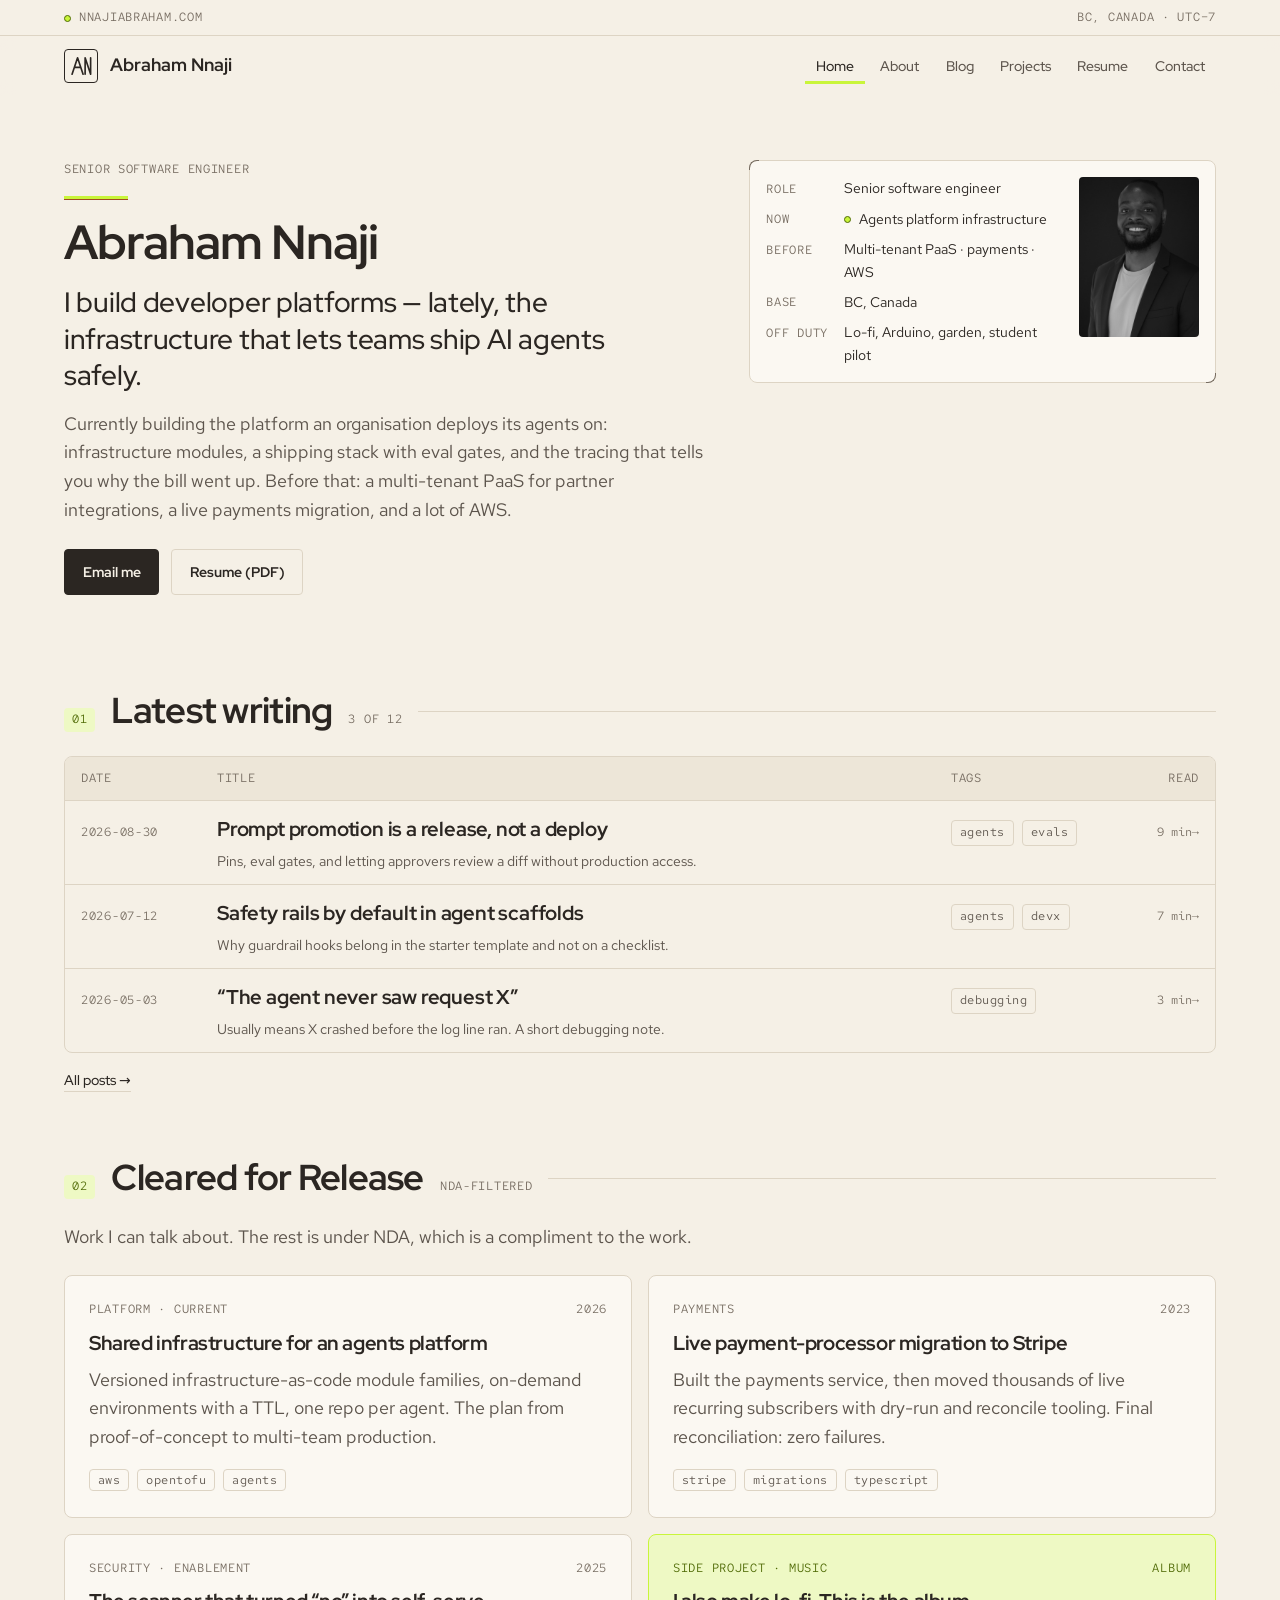
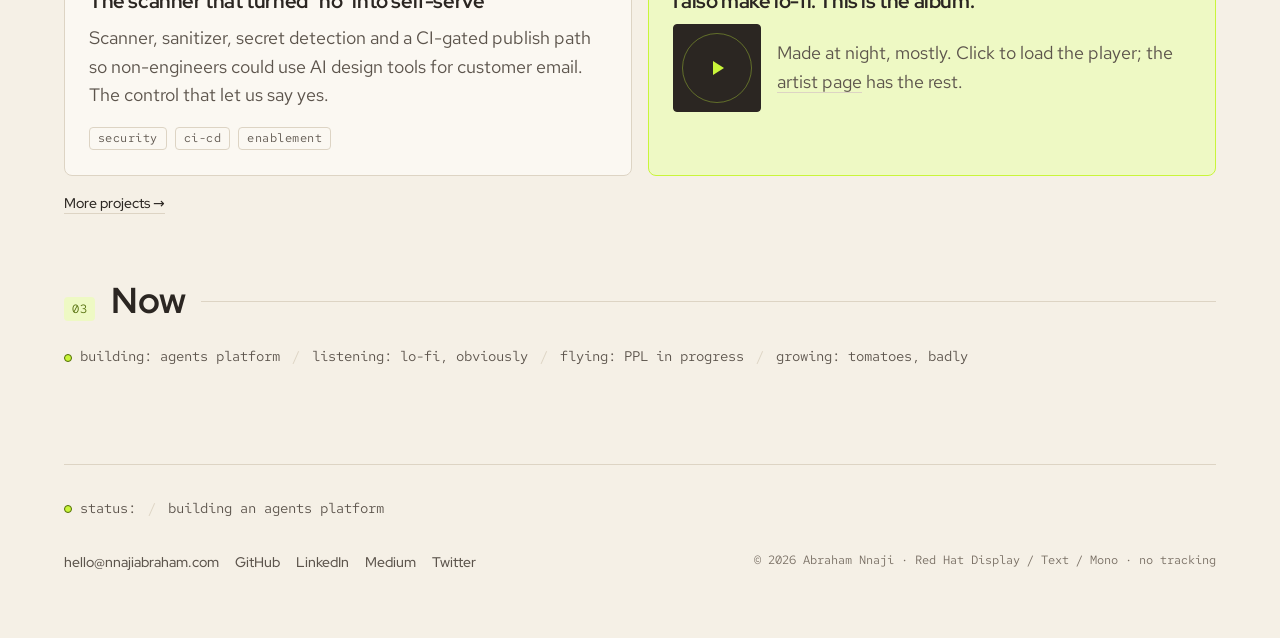
==== docs/2026-09-site-redesign/mockups/b-groundcrew/index.html @ 6c15d188 "docs(redesign): add mockup direction B — groundcrew Co-authored-by: Abraham Nnaji <nnajiabraham@user" ====
<!doctype html>
<html lang="en">
<head>
  <meta charset="utf-8">
  <meta name="viewport" content="width=device-width, initial-scale=1">
  <title>Abraham Nnaji — Senior software engineer, developer platforms and AI agents infrastructure</title>
  <meta name="description" content="Platform engineer. Now: agents infrastructure. Before: multi-tenant PaaS, payments, AWS.">
  <link rel="stylesheet" href="style.css">
</head>
<body>
  <a class="skip" href="#main">Skip to content</a>

  <div class="strip">
    <div class="container">
      <span><span class="dot" aria-hidden="true"></span>nnajiabraham.com</span>
      <span>BC, Canada · UTC−7</span>
    </div>
  </div>

  <header class="nav">
    <div class="container nav-inner">
      <a class="brand" href="index.html" aria-label="Abraham Nnaji, home">
        <span class="plate"><svg class="monogram" viewBox="0 0 32 32" aria-hidden="true"><path d="M3 28 L11 4 L19 28 M7 18 L15 18 M22 28 L22 4 L30 28 L30 4"/></svg></span>
        <span>Abraham Nnaji</span>
      </a>
      <nav aria-label="Primary">
        <ul class="nav-links">
          <li><a href="index.html" aria-current="page">Home</a></li>
          <li><a href="about.html">About</a></li>
          <li><a href="blog-post.html">Blog</a></li>
          <li><a href="#projects">Projects</a></li>
          <li><a href="#">Resume</a></li>
          <li><a href="#contact">Contact</a></li>
          <span class="indicator" aria-hidden="true"></span>
        </ul>
      </nav>
    </div>
  </header>

  <main id="main" class="container">
    <section class="hero">
      <div>
        <p class="mono">Senior software engineer</p>
        <h1><span class="stripe" aria-hidden="true"></span>Abraham Nnaji</h1>
        <p class="role">I build developer platforms — lately, the infrastructure that lets teams ship AI agents safely.</p>
        <p class="intro">Currently building the platform an organisation deploys its agents on: infrastructure modules, a shipping stack with eval gates, and the tracing that tells you why the bill went up. Before that: a multi-tenant PaaS for partner integrations, a live payments migration, and a lot of AWS.</p>
        <div class="actions">
          <a class="btn btn-ink" href="mailto:hello@nnajiabraham.com">Email me</a>
          <a class="btn btn-ghost" href="#">Resume (PDF)</a>
        </div>
      </div>
      <aside class="plate-card" aria-label="At a glance">
        <dl class="kv">
          <dt>Role</dt><dd>Senior software engineer</dd>
          <dt>Now</dt><dd class="live">Agents platform infrastructure</dd>
          <dt>Before</dt><dd>Multi-tenant PaaS · payments · AWS</dd>
          <dt>Base</dt><dd>BC, Canada</dd>
          <dt>Off duty</dt><dd>Lo-fi, Arduino, garden, student pilot</dd>
        </dl>
        <img src="../assets/headshot-bw.jpg" alt="Abraham looking to the side, black and white portrait" width="120" height="160">
      </aside>
    </section>

    <section class="sec" aria-labelledby="writing">
      <div class="sec-head"><span class="idx">01</span><h2 id="writing">Latest writing</h2><span class="aside">3 of 12</span></div>
      <div class="manifest">
        <div class="manifest-head mono"><span>Date</span><span>Title</span><span>Tags</span><span style="text-align:right">Read</span></div>
        <a class="manifest-row" href="blog-post.html">
          <span class="mono">2026-08-30</span>
          <span class="title"><span>Prompt promotion is a release, not a deploy</span></span>
          <span class="tags"><span class="tag">agents</span><span class="tag">evals</span></span>
          <span class="time">9 min</span>
          <p class="desc">Pins, eval gates, and letting approvers review a diff without production access.</p>
        </a>
        <a class="manifest-row" href="blog-post.html">
          <span class="mono">2026-07-12</span>
          <span class="title"><span>Safety rails by default in agent scaffolds</span></span>
          <span class="tags"><span class="tag">agents</span><span class="tag">devx</span></span>
          <span class="time">7 min</span>
          <p class="desc">Why guardrail hooks belong in the starter template and not on a checklist.</p>
        </a>
        <a class="manifest-row" href="blog-post.html">
          <span class="mono">2026-05-03</span>
          <span class="title"><span>“The agent never saw request X”</span></span>
          <span class="tags"><span class="tag">debugging</span></span>
          <span class="time">3 min</span>
          <p class="desc">Usually means X crashed before the log line ran. A short debugging note.</p>
        </a>
      </div>
      <a class="link more" href="#">All posts →</a>
    </section>

    <section class="sec" id="projects" aria-labelledby="cleared">
      <div class="sec-head"><span class="idx">02</span><h2 id="cleared">Cleared for Release</h2><span class="aside">NDA-filtered</span></div>
      <p class="muted" style="max-width: var(--measure); margin-bottom: var(--space-5)">Work I can talk about. The rest is under NDA, which is a compliment to the work.</p>
      <div class="panels">
        <article class="panel">
          <p class="label"><span>Platform · current</span><span>2026</span></p>
          <h3>Shared infrastructure for an agents platform</h3>
          <p>Versioned infrastructure-as-code module families, on-demand environments with a TTL, one repo per agent. The plan from proof-of-concept to multi-team production.</p>
          <ul class="tags"><li><a class="tag" href="#">aws</a></li><li><a class="tag" href="#">opentofu</a></li><li><a class="tag" href="#">agents</a></li></ul>
        </article>
        <article class="panel">
          <p class="label"><span>Payments</span><span>2023</span></p>
          <h3>Live payment-processor migration to Stripe</h3>
          <p>Built the payments service, then moved thousands of live recurring subscribers with dry-run and reconcile tooling. Final reconciliation: zero failures.</p>
          <ul class="tags"><li><a class="tag" href="#">stripe</a></li><li><a class="tag" href="#">migrations</a></li><li><a class="tag" href="#">typescript</a></li></ul>
        </article>
        <article class="panel">
          <p class="label"><span>Security · enablement</span><span>2025</span></p>
          <h3>The scanner that turned “no” into self-serve</h3>
          <p>Scanner, sanitizer, secret detection and a CI-gated publish path so non-engineers could use AI design tools for customer email. The control that let us say yes.</p>
          <ul class="tags"><li><a class="tag" href="#">security</a></li><li><a class="tag" href="#">ci-cd</a></li><li><a class="tag" href="#">enablement</a></li></ul>
        </article>
        <article class="panel panel--accent" data-embed-host>
          <p class="label"><span>Side project · music</span><span>Album</span></p>
          <h3>I also make lo-fi. This is the album.</h3>
          <div class="spotify">
            <button class="cover" data-embed="https://open.spotify.com/embed/album/4uDZESDQhmIwc47G8Qesko?utm_source=generator&theme=0" data-title="Spotify album player" aria-label="Play the album on Spotify">
              <svg viewBox="0 0 24 24" fill="currentColor" aria-hidden="true"><path d="M8 5v14l11-7z"/></svg>
            </button>
            <p>Made at night, mostly. Click to load the player; the <a class="link" href="https://open.spotify.com/artist/4nea0DllTPwOWq3lWNZE8Q">artist page</a> has the rest.</p>
          </div>
        </article>
      </div>
      <a class="link more" href="#">More projects →</a>
    </section>

    <section class="sec" aria-labelledby="now">
      <div class="sec-head"><span class="idx">03</span><h2 id="now">Now</h2></div>
      <p class="status"><span><span class="dot" aria-hidden="true"></span>building: agents platform</span><span>listening: lo-fi, obviously</span><span>flying: PPL in progress</span><span>growing: tomatoes, badly</span></p>
    </section>
  </main>

  <footer class="footer container" id="contact">
    <p class="status"><span><span class="dot" aria-hidden="true"></span>status:</span> <span class="cycle" data-items="building an agents platform|listening to lo-fi|flying: PPL in progress|watching the F1 midfield">building an agents platform</span></p>
    <div class="row">
      <ul class="socials">
        <li><a href="mailto:hello@nnajiabraham.com">hello@nnajiabraham.com</a></li>
        <li><a href="https://www.github.com/nnajiabraham">GitHub</a></li>
        <li><a href="https://www.linkedin.com/in/nnajiabraham">LinkedIn</a></li>
        <li><a href="https://www.medium.com/@nnajiabraham">Medium</a></li>
        <li><a href="https://www.twitter.com/nnajiabraham">Twitter</a></li>
      </ul>
      <small>© 2026 Abraham Nnaji · Red Hat Display / Text / Mono · no tracking</small>
    </div>
  </footer>

  <script src="app.js"></script>
</body>
</html>
---- docs/2026-09-site-redesign/mockups/b-groundcrew/style.css ----
/* Direction B — Groundcrew. Structured, instrument-panel calm: one superfamily, mono telemetry labels, bordered panels. */
@import url("https://fonts.googleapis.com/css2?family=Red+Hat+Display:wght@500;700&family=Red+Hat+Text:ital,wght@0,400;0,500;1,400&family=Red+Hat+Mono:wght@400;500&display=swap");

:root {
  --color-paper: #f5f0e6;
  --color-paper-raised: #fbf8f2;
  --color-paper-sunken: #ede6d8;
  --color-line: #ddd4c4;
  --color-ink: #2b2622;
  --color-ink-2: #5c544c;
  --color-ink-3: #766c61;
  --color-accent: #c9f53a;
  --color-accent-soft: #eef9c4;
  --color-accent-ink: #4f6a05;
  --color-accent-ink-2: #3f5604;
  --color-rust: #a24a22;
  --color-rust-soft: #f3ddd2;
  --color-ochre: #8a6415;
  --color-ochre-soft: #f4e7c9;
  --color-plum: #6f3e55;
  --color-focus: #4f6a05;

  --font-ui: "Red Hat Display", system-ui, sans-serif;
  --font-body: "Red Hat Text", system-ui, sans-serif;
  --font-mono: "Red Hat Mono", ui-monospace, monospace;

  --text-xs: 0.75rem;
  --text-sm: 0.875rem;
  --text-base: clamp(1.0625rem, 1rem + 0.2vw, 1.125rem);
  --text-lg: 1.25rem;
  --text-xl: clamp(1.5rem, 1.2rem + 1vw, 1.75rem);
  --text-2xl: clamp(1.875rem, 1.4rem + 1.6vw, 2.25rem);
  --text-3xl: clamp(2.25rem, 1.6rem + 2.6vw, 3rem);

  --space-1: 0.25rem; --space-2: 0.5rem; --space-3: 0.75rem; --space-4: 1rem;
  --space-5: 1.5rem; --space-6: 2rem; --space-7: 3rem; --space-8: 4rem; --space-9: 6rem;
  --radius-sm: 4px; --radius-md: 8px;
  --measure: 65ch;
  --container: 72rem;
  --ease: cubic-bezier(0.2, 0.7, 0.2, 1);
}

*, *::before, *::after { box-sizing: border-box; }
html { background: var(--color-paper); color: var(--color-ink); -webkit-text-size-adjust: 100%; }
body { margin: 0; font-family: var(--font-body); font-size: var(--text-base); line-height: 1.6; }
h1, h2, h3, h4 { font-family: var(--font-ui); font-weight: 700; line-height: 1.1; margin: 0; letter-spacing: -0.02em; }
h1 { font-size: var(--text-3xl); }
h2 { font-size: var(--text-2xl); }
h3 { font-size: var(--text-xl); }
p { margin: 0 0 var(--space-4); }
a { color: inherit; }
img { display: block; max-width: 100%; height: auto; }
code, pre, kbd { font-family: var(--font-mono); font-size: 0.875em; }
:focus-visible { outline: 2px solid var(--color-focus); outline-offset: 3px; border-radius: 2px; }
::selection { background: var(--color-accent); color: var(--color-ink); }

.mono { font-family: var(--font-mono); font-size: var(--text-xs); letter-spacing: 0.06em; text-transform: uppercase; color: var(--color-ink-3); }
.muted { color: var(--color-ink-2); }
.container { width: min(100% - 2 * var(--space-5), var(--container)); margin-inline: auto; }

/* M1 — links */
.prose a, .link { text-decoration: none; background: linear-gradient(var(--color-accent), var(--color-accent)) no-repeat 0 100% / 100% 1px; box-shadow: inset 0 -1px 0 var(--color-line); transition: background-size 200ms var(--ease), color 200ms; }
.prose a:hover, .link:hover { background-size: 100% 3px; color: var(--color-accent-ink-2); }

.skip { position: absolute; left: var(--space-4); top: -3rem; background: var(--color-ink); color: var(--color-paper); padding: var(--space-2) var(--space-3); font-family: var(--font-ui); font-size: var(--text-sm); transition: top 200ms var(--ease); z-index: 10; }
.skip:focus { top: var(--space-2); }

/* Top strip + nav */
.strip { border-bottom: 1px solid var(--color-line); font-family: var(--font-mono); font-size: var(--text-xs); letter-spacing: 0.06em; text-transform: uppercase; color: var(--color-ink-3); }
.strip .container { display: flex; justify-content: space-between; gap: var(--space-4); padding: var(--space-2) 0; }
.strip .dot { display: inline-block; width: 7px; height: 7px; border-radius: 50%; background: var(--color-accent); border: 1px solid var(--color-accent-ink); margin-right: var(--space-2); vertical-align: -1px; }
.nav { position: sticky; top: 0; background: color-mix(in srgb, var(--color-paper) 94%, transparent); backdrop-filter: blur(8px); border-bottom: 1px solid transparent; transition: border-color 200ms; z-index: 5; }
.nav.is-scrolled { border-bottom-color: var(--color-line); }
.nav-inner { display: flex; align-items: center; justify-content: space-between; gap: var(--space-4); padding: var(--space-3) 0; flex-wrap: wrap; }
.brand { display: inline-flex; align-items: center; gap: var(--space-3); text-decoration: none; font-family: var(--font-ui); font-weight: 700; }
.brand .plate { width: 34px; height: 34px; border: 1.5px solid var(--color-ink); border-radius: var(--radius-sm); display: grid; place-items: center; }
.brand svg { width: 22px; height: 22px; }
.monogram path { fill: none; stroke: var(--color-ink); stroke-width: 2.4; stroke-linecap: round; stroke-linejoin: round; stroke-dasharray: 140; animation: draw 700ms var(--ease) both; }
.brand:hover .monogram path { animation: draw 700ms var(--ease) both; }
@keyframes draw { from { stroke-dashoffset: 140; } to { stroke-dashoffset: 0; } }
.nav-links { position: relative; display: flex; gap: var(--space-1); list-style: none; margin: 0; padding: 0; font-family: var(--font-ui); font-size: var(--text-sm); font-weight: 500; }
.nav-links a { display: block; text-decoration: none; padding: 0.4rem 0.7rem; border-radius: var(--radius-sm); color: var(--color-ink-2); transition: color 150ms, background 150ms; }
.nav-links a:hover { color: var(--color-ink); background: var(--color-paper-sunken); }
.nav-links a[aria-current="page"] { color: var(--color-ink); }
.nav-links .indicator { position: absolute; bottom: -1px; height: 3px; left: 0; width: 0; background: var(--color-accent); transition: transform 250ms var(--ease), width 250ms var(--ease); }

/* Section header with index */
.sec { padding: var(--space-8) 0 0; }
.sec-head { display: flex; align-items: baseline; gap: var(--space-4); margin-bottom: var(--space-5); }
.sec-head .idx { font-family: var(--font-mono); font-size: var(--text-xs); letter-spacing: 0.06em; color: var(--color-accent-ink); background: var(--color-accent-soft); padding: 0.15rem 0.5rem; border-radius: var(--radius-sm); }
.sec-head::after { content: ""; flex: 1; height: 1px; background: var(--color-line); align-self: center; }
.sec-head .aside { font-family: var(--font-mono); font-size: var(--text-xs); color: var(--color-ink-3); text-transform: uppercase; letter-spacing: 0.06em; }

/* Hero with data plate */
.hero { display: grid; gap: var(--space-6); padding: var(--space-8) 0 var(--space-6); grid-template-columns: 1fr; animation: fadein 200ms ease-out both; }
@media (min-width: 900px) { .hero { grid-template-columns: 1.4fr 1fr; align-items: start; } }
@keyframes fadein { from { opacity: 0; } to { opacity: 1; } }
.hero h1 { margin: var(--space-3) 0 var(--space-4); }
.hero h1 .stripe { display: block; width: 4rem; height: 4px; background: var(--color-accent); border-bottom: 1px solid var(--color-rust); margin-bottom: var(--space-4); }
.hero .role { font-family: var(--font-ui); font-weight: 500; font-size: var(--text-xl); line-height: 1.3; max-width: 30ch; margin-bottom: var(--space-4); letter-spacing: -0.01em; }
.hero p.intro { color: var(--color-ink-2); max-width: var(--measure); }
.plate-card { border: 1px solid var(--color-line); border-radius: var(--radius-md); background: var(--color-paper-raised); display: grid; grid-template-columns: 1fr 120px; gap: var(--space-4); padding: var(--space-4); align-items: start; position: relative; }
.plate-card::before, .plate-card::after { content: ""; position: absolute; width: 10px; height: 10px; border: 1px solid var(--color-ink-3); }
.plate-card::before { top: -1px; left: -1px; border-right: 0; border-bottom: 0; border-top-left-radius: var(--radius-md); }
.plate-card::after { bottom: -1px; right: -1px; border-left: 0; border-top: 0; border-bottom-right-radius: var(--radius-md); }
.kv { margin: 0; display: grid; grid-template-columns: auto 1fr; gap: var(--space-2) var(--space-4); font-size: var(--text-sm); }
.kv dt { font-family: var(--font-mono); font-size: var(--text-xs); text-transform: uppercase; letter-spacing: 0.06em; color: var(--color-ink-3); padding-top: 0.15rem; }
.kv dd { margin: 0; color: var(--color-ink); }
.kv .live::before { content: ""; display: inline-block; width: 7px; height: 7px; border-radius: 50%; background: var(--color-accent); border: 1px solid var(--color-accent-ink); margin-right: var(--space-2); vertical-align: 1px; }
.plate-card img { width: 120px; aspect-ratio: 3/4; object-fit: cover; border-radius: var(--radius-sm); filter: grayscale(1); transition: filter 300ms var(--ease); }
@media (hover: hover) { .plate-card:hover img { filter: none; } }
@media (hover: none) { .plate-card img { filter: none; } }

.actions { display: flex; gap: var(--space-3); flex-wrap: wrap; margin-top: var(--space-5); }
.btn { font-family: var(--font-ui); font-weight: 700; font-size: var(--text-sm); text-decoration: none; padding: 0.7rem 1.1rem; border-radius: var(--radius-sm); border: 1px solid var(--color-ink); display: inline-flex; align-items: center; gap: var(--space-2); transition: background 150ms, color 150ms, transform 100ms, border-color 150ms; }
.btn-ink { background: var(--color-ink); color: var(--color-paper); }
.btn-ink:hover { background: var(--color-ink-2); border-color: var(--color-ink-2); transform: translateY(-1px); }
.btn-ghost { background: transparent; border-color: var(--color-line); color: var(--color-ink); }
.btn-ghost:hover { border-color: var(--color-ink); background: var(--color-paper-raised); }
.btn:active { transform: translateY(1px); }

/* Manifest table for posts — M3 */
.manifest { border: 1px solid var(--color-line); border-radius: var(--radius-md); overflow: hidden; }
.manifest-head, .manifest-row { display: grid; grid-template-columns: 1fr; gap: var(--space-1) var(--space-4); padding: var(--space-3) var(--space-4); }
@media (min-width: 760px) { .manifest-head, .manifest-row { grid-template-columns: 7.5rem 1fr 10rem 4.5rem; align-items: baseline; } }
.manifest-head { display: none; background: var(--color-paper-sunken); border-bottom: 1px solid var(--color-line); }
@media (min-width: 760px) { .manifest-head { display: grid; } }
.manifest-row { border-top: 1px solid var(--color-line); text-decoration: none; transition: background 150ms; }
.manifest-row:first-of-type { border-top: 0; }
.manifest-row:hover { background: var(--color-paper-raised); }
.manifest-row .title { font-family: var(--font-ui); font-weight: 700; font-size: var(--text-lg); letter-spacing: -0.01em; }
.manifest-row .title span { background: linear-gradient(var(--color-accent), var(--color-accent)) no-repeat 0 100% / 0 40%; transition: background-size 220ms var(--ease); }
.manifest-row:hover .title span { background-size: 100% 40%; }
.manifest-row .desc { color: var(--color-ink-2); font-size: var(--text-sm); margin: 0; }
@media (min-width: 760px) { .manifest-row .desc { grid-column: 2; } }
.manifest-row .time { font-family: var(--font-mono); font-size: var(--text-xs); color: var(--color-ink-3); text-align: right; }
.manifest-row .time::after { content: " →"; display: inline-block; transition: transform 200ms var(--ease); }
.manifest-row:hover .time::after { transform: translateX(4px); }
.tags { display: flex; gap: var(--space-2); flex-wrap: wrap; list-style: none; padding: 0; margin: 0; }
.tag { font-family: var(--font-mono); font-size: var(--text-xs); letter-spacing: 0.04em; padding: 0.15rem 0.5rem; border: 1px solid var(--color-line); border-radius: var(--radius-sm); color: var(--color-ink-2); text-decoration: none; transition: background 150ms, color 150ms, border-color 150ms; }
.tag:hover { background: var(--color-accent-soft); color: var(--color-accent-ink); border-color: var(--color-accent-soft); }
.more { display: inline-block; margin-top: var(--space-4); font-family: var(--font-ui); font-weight: 500; font-size: var(--text-sm); }

/* Panels grid */
.panels { display: grid; gap: var(--space-4); grid-template-columns: 1fr; }
@media (min-width: 760px) { .panels { grid-template-columns: repeat(2, 1fr); } }
.panel { border: 1px solid var(--color-line); border-radius: var(--radius-md); padding: var(--space-5); background: var(--color-paper-raised); transition: transform 200ms var(--ease), border-color 200ms; display: grid; gap: var(--space-3); align-content: start; }
.panel:hover { transform: translateY(-2px); border-color: var(--color-ink-3); }
.panel .label { font-family: var(--font-mono); font-size: var(--text-xs); text-transform: uppercase; letter-spacing: 0.06em; color: var(--color-ink-3); display: flex; justify-content: space-between; }
.panel h3 { font-size: var(--text-lg); }
.panel p { color: var(--color-ink-2); margin: 0; }
.panel--accent { border-color: var(--color-accent); background: var(--color-accent-soft); }
.panel--accent .label { color: var(--color-accent-ink); }

/* Spotify facade — M9 */
.spotify { display: grid; grid-template-columns: 88px 1fr; gap: var(--space-4); align-items: center; }
.cover { width: 88px; height: 88px; border: 1px solid var(--color-ink); border-radius: var(--radius-sm); cursor: pointer; background: var(--color-ink); color: var(--color-accent); display: grid; place-items: center; position: relative; overflow: hidden; transition: transform 150ms var(--ease); }
.cover:hover { transform: scale(1.03); }
.cover::before { content: ""; position: absolute; inset: 8px; border: 1px solid rgba(201, 245, 58, 0.35); border-radius: 50%; }
.cover svg { width: 24px; height: 24px; position: relative; }
[data-embed-host] iframe { width: 100%; height: 152px; border: 0; border-radius: var(--radius-sm); animation: fadein 200ms ease-out; }

/* Status — M10 */
.status { font-family: var(--font-mono); font-size: var(--text-sm); color: var(--color-ink-2); display: flex; gap: var(--space-3); flex-wrap: wrap; }
.status > span + span::before { content: "/"; color: var(--color-line); margin-right: var(--space-3); }
.status .cycle { transition: opacity 300ms; }
.status .cycle.is-fading { opacity: 0; }
.status .dot { display: inline-block; width: 8px; height: 8px; border-radius: 50%; background: var(--color-accent); border: 1px solid var(--color-accent-ink); margin-right: var(--space-2); vertical-align: middle; }

/* Footer */
.footer { border-top: 1px solid var(--color-line); margin-top: var(--space-9); padding: var(--space-6) 0 var(--space-8); display: grid; gap: var(--space-4); font-size: var(--text-sm); }
.footer .row { display: flex; justify-content: space-between; gap: var(--space-4); flex-wrap: wrap; }
.socials { display: flex; gap: var(--space-4); flex-wrap: wrap; list-style: none; margin: 0; padding: 0; font-family: var(--font-ui); font-weight: 500; }
.socials a { text-decoration: none; color: var(--color-ink-2); transition: color 150ms; }
.socials a:hover { color: var(--color-accent-ink-2); }
.footer small { color: var(--color-ink-3); font-family: var(--font-mono); font-size: var(--text-xs); }

/* Prose */
.prose { max-width: var(--measure); }
.prose h2 { font-size: var(--text-xl); margin: var(--space-7) 0 var(--space-3); scroll-margin-top: 5rem; display: flex; align-items: baseline; gap: var(--space-3); }
.prose h2 .n { font-family: var(--font-mono); font-size: var(--text-xs); color: var(--color-accent-ink); letter-spacing: 0.06em; }
.prose h3 { font-size: var(--text-lg); margin: var(--space-6) 0 var(--space-2); }
.prose ul, .prose ol { padding-left: 1.25em; }
.prose li { margin-bottom: var(--space-2); }
.prose li::marker { color: var(--color-accent-ink); }
.prose blockquote { margin: var(--space-5) 0; padding: var(--space-3) var(--space-4); border: 1px solid var(--color-line); border-left: 3px solid var(--color-accent); border-radius: var(--radius-sm); color: var(--color-ink-2); }
.prose :not(pre) > code { background: var(--color-paper-sunken); padding: 0.1em 0.35em; border-radius: var(--radius-sm); }
.prose table { width: 100%; border-collapse: separate; border-spacing: 0; font-size: var(--text-sm); margin: var(--space-5) 0; border: 1px solid var(--color-line); border-radius: var(--radius-md); overflow: hidden; }
.prose th, .prose td { text-align: left; padding: var(--space-2) var(--space-3); border-bottom: 1px solid var(--color-line); vertical-align: top; }
.prose th { background: var(--color-paper-sunken); font-family: var(--font-mono); font-weight: 500; font-size: var(--text-xs); text-transform: uppercase; letter-spacing: 0.06em; color: var(--color-ink-2); }
.prose tr:last-child td { border-bottom: 0; }
.prose figure { margin: var(--space-5) 0; }
.prose figcaption { font-size: var(--text-sm); color: var(--color-ink-3); margin-top: var(--space-2); }
.prose hr { border: 0; border-top: 1px solid var(--color-line); margin: var(--space-7) 0; }
.prose sup a { box-shadow: none; background: none; }
.footnotes { font-size: var(--text-sm); color: var(--color-ink-2); }

/* Code — M7 */
.codeblock { margin: var(--space-5) 0; border: 1px solid var(--color-line); border-radius: var(--radius-md); overflow: hidden; }
.codebar { display: flex; justify-content: space-between; align-items: center; padding: 0.35rem 0.5rem 0.35rem 0.75rem; background: var(--color-paper-sunken); border-bottom: 1px solid var(--color-line); font-family: var(--font-mono); font-size: var(--text-xs); color: var(--color-ink-2); }
.codeblock pre { margin: 0; padding: var(--space-4); background: var(--color-paper-raised); overflow-x: auto; line-height: 1.55; font-size: var(--text-sm); }
.copy { font-family: var(--font-ui); font-weight: 500; font-size: var(--text-xs); padding: 0.2rem 0.55rem; border: 1px solid var(--color-line); background: var(--color-paper); border-radius: var(--radius-sm); color: var(--color-ink-2); cursor: pointer; transition: color 150ms, border-color 150ms; }
.copy:hover { border-color: var(--color-ink); color: var(--color-ink); }
.copy.is-done { color: var(--color-accent-ink); border-color: var(--color-accent-ink); }
.copy.is-done::before { content: ""; display: inline-block; width: 6px; height: 6px; border-radius: 50%; background: var(--color-accent); border: 1px solid var(--color-accent-ink); margin-right: 0.35rem; }
.hl { background: var(--color-accent-soft); display: inline-block; width: calc(100% + 2rem); margin: 0 -1rem; padding: 0 1rem; box-shadow: inset 3px 0 0 var(--color-accent); }
.tok-k { color: var(--color-plum); } .tok-s { color: var(--color-accent-ink); } .tok-c { color: var(--color-ink-3); font-style: italic; } .tok-n { color: var(--color-rust); }

/* Callouts */
.callout { border: 1px solid var(--color-line); border-radius: var(--radius-md); padding: var(--space-4); margin: var(--space-5) 0; background: var(--color-paper-raised); font-size: 0.95em; display: grid; grid-template-columns: auto 1fr; gap: var(--space-3); align-items: start; }
.callout .kind { font-family: var(--font-mono); font-size: var(--text-xs); text-transform: uppercase; letter-spacing: 0.06em; padding: 0.15rem 0.5rem; border-radius: var(--radius-sm); margin-top: 0.2rem; }
.callout-note .kind { background: var(--color-accent-soft); color: var(--color-accent-ink); }
.callout-tip .kind { background: var(--color-ochre-soft); color: var(--color-ochre); }
.callout-warn .kind { background: var(--color-rust-soft); color: var(--color-rust); }
.callout .callout-title { font-family: var(--font-ui); font-weight: 700; margin-bottom: var(--space-1); }
.callout p:last-child { margin-bottom: 0; }

/* YouTube facade */
.yt { position: relative; aspect-ratio: 16/9; background: var(--color-paper-sunken); border: 1px solid var(--color-line); border-radius: var(--radius-md); overflow: hidden; width: 100%; cursor: pointer; display: grid; place-items: center; color: var(--color-ink-2); font-family: var(--font-mono); font-size: var(--text-xs); text-transform: uppercase; letter-spacing: 0.06em; }
.yt .play { width: 56px; height: 40px; background: var(--color-ink); border-radius: var(--radius-sm); display: grid; place-items: center; color: var(--color-accent); margin: 0 auto var(--space-2); transition: transform 150ms var(--ease); }
.yt:hover .play { transform: scale(1.05); }

/* Article */
article.post { max-width: 62rem; margin-inline: auto; }
.article-head { padding: var(--space-8) 0 var(--space-6); display: grid; gap: var(--space-5); grid-template-columns: 1fr; }
@media (min-width: 900px) { .article-head { grid-template-columns: 1fr 16rem; align-items: start; } }
.article-head h1 { max-width: 22ch; margin-bottom: var(--space-4); }
.lede { font-size: var(--text-lg); color: var(--color-ink-2); max-width: var(--measure); }
.flight-strip { border: 1px solid var(--color-line); border-radius: var(--radius-md); background: var(--color-paper-raised); padding: var(--space-4); font-size: var(--text-sm); }
.flight-strip .kv { grid-template-columns: 5.5rem 1fr; }
.flight-strip .tags { display: inline-flex; flex-wrap: wrap; gap: var(--space-1); }
.article-body { display: grid; gap: var(--space-6); border-top: 1px solid var(--color-line); padding-top: var(--space-6); grid-template-columns: 1fr; }
@media (min-width: 1024px) { .article-body { grid-template-columns: minmax(0, var(--measure)) 14rem; gap: var(--space-8); } }
.toc { position: sticky; top: 5rem; align-self: start; font-size: var(--text-sm); display: none; }
@media (min-width: 1024px) { .toc { display: block; } }
.toc ol { list-style: none; margin: var(--space-2) 0 0; padding: 0; counter-reset: toc; }
.toc li { counter-increment: toc; }
.toc a { display: grid; grid-template-columns: 2rem 1fr; gap: var(--space-2); padding: 0.3rem 0; text-decoration: none; color: var(--color-ink-3); transition: color 150ms; }
.toc a::before { content: counter(toc, decimal-leading-zero); font-family: var(--font-mono); font-size: var(--text-xs); color: var(--color-ink-3); padding-top: 0.2rem; }
.toc a:hover { color: var(--color-ink); }
.toc a.is-active { color: var(--color-ink); }
.toc a.is-active::before { color: var(--color-accent-ink); background: var(--color-accent-soft); border-radius: var(--radius-sm); text-align: center; }
.article-foot { border-top: 1px solid var(--color-line); margin-top: var(--space-7); padding-top: var(--space-5); display: grid; gap: var(--space-4); }
.pager { display: grid; gap: var(--space-3); grid-template-columns: 1fr; font-size: var(--text-sm); }
@media (min-width: 640px) { .pager { grid-template-columns: 1fr 1fr; } }
.pager a { text-decoration: none; border: 1px solid var(--color-line); border-radius: var(--radius-md); padding: var(--space-3) var(--space-4); color: var(--color-ink-2); transition: border-color 150ms, color 150ms; display: grid; gap: var(--space-1); }
.pager a:hover { border-color: var(--color-ink-3); color: var(--color-ink); }
.pager a .mono { font-size: var(--text-xs); }
.pager a.next { text-align: right; }

/* About */
.about-head { display: grid; gap: var(--space-6); padding: var(--space-8) 0 var(--space-6); grid-template-columns: 1fr; }
@media (min-width: 900px) { .about-head { grid-template-columns: 1.4fr 1fr; align-items: start; } }
.about-head h1 { margin: var(--space-3) 0 var(--space-4); max-width: 22ch; }
.photo-grid { display: grid; gap: var(--space-4); grid-template-columns: repeat(3, 1fr); margin: var(--space-5) 0; max-width: 46rem; }
@media (max-width: 640px) { .photo-grid { grid-template-columns: 1fr 1fr; } }
.photo-grid figure { margin: 0; }
.photo-grid img { aspect-ratio: 4/5; object-fit: cover; border-radius: var(--radius-md); border: 1px solid var(--color-line); }
.photo-grid figcaption { font-family: var(--font-mono); font-size: var(--text-xs); text-transform: uppercase; letter-spacing: 0.06em; color: var(--color-ink-3); margin-top: var(--space-2); }
.how li strong { font-family: var(--font-ui); font-weight: 700; }
.two-col { display: grid; gap: var(--space-6); grid-template-columns: 1fr; }
@media (min-width: 900px) { .two-col { grid-template-columns: 12rem 1fr; } }
.two-col > .mono { padding-top: 0.4rem; }

@media (prefers-reduced-motion: reduce) {
  *, *::before, *::after { animation: none !important; transition: none !important; }
}
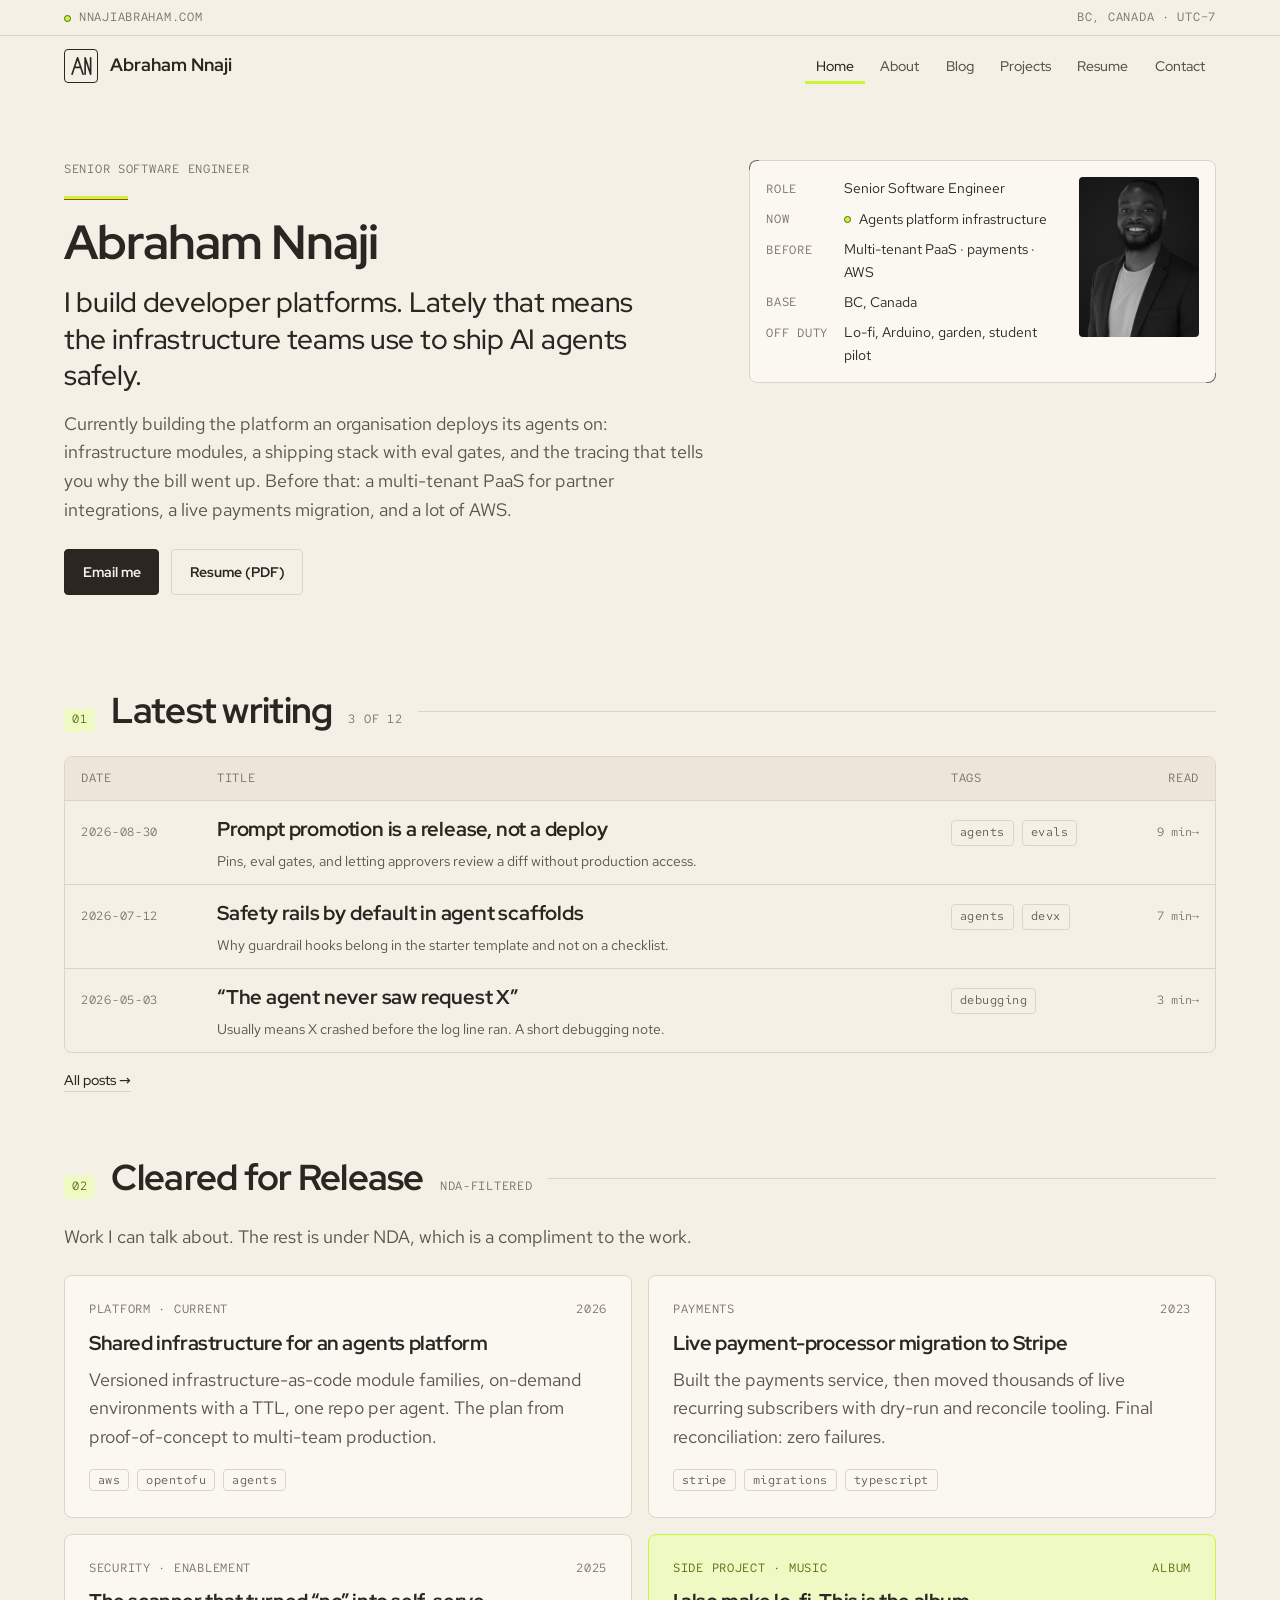
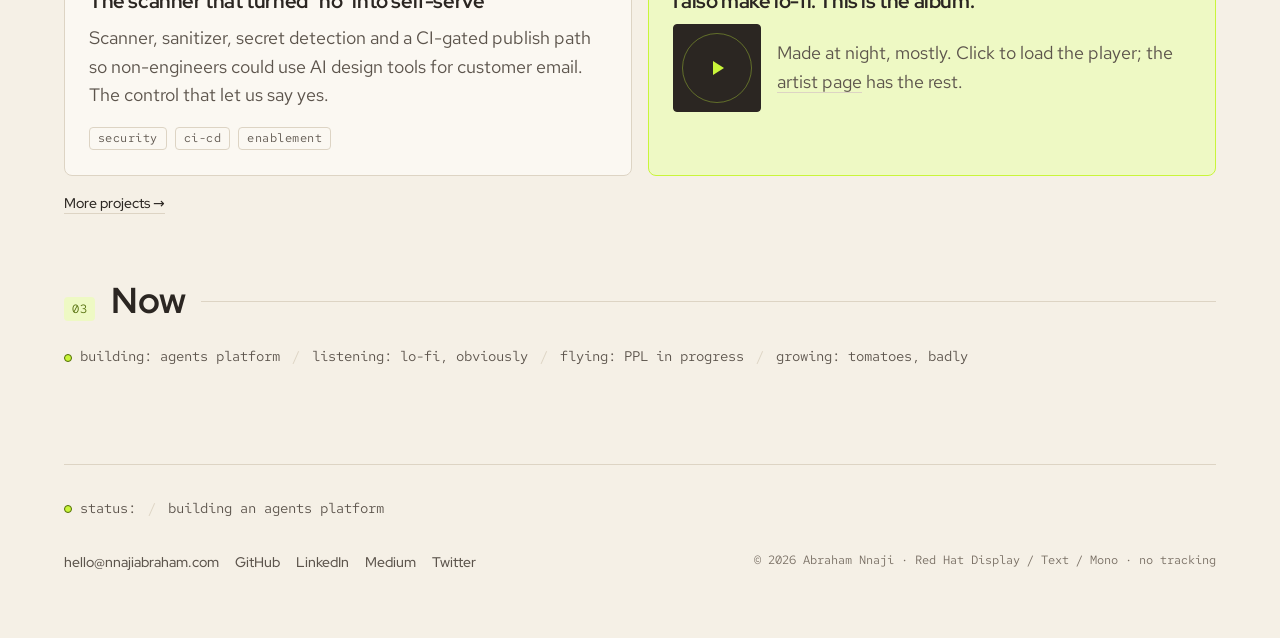
==== commit c4cea329: "docs(redesign): apply role statement and no-em-dash rule to mockup copy Co-authored-by: Abraham Nnaj" ====
--- a/docs/2026-09-site-redesign/mockups/b-groundcrew/index.html
+++ b/docs/2026-09-site-redesign/mockups/b-groundcrew/index.html
@@ -3,7 +3,7 @@
 <head>
   <meta charset="utf-8">
   <meta name="viewport" content="width=device-width, initial-scale=1">
-  <title>Abraham Nnaji — Senior software engineer, developer platforms and AI agents infrastructure</title>
+  <title>Abraham Nnaji · Senior Software Engineer, developer platforms and AI agents infrastructure</title>
   <meta name="description" content="Platform engineer. Now: agents infrastructure. Before: multi-tenant PaaS, payments, AWS.">
   <link rel="stylesheet" href="style.css">
 </head>
@@ -40,9 +40,9 @@
   <main id="main" class="container">
     <section class="hero">
       <div>
-        <p class="mono">Senior software engineer</p>
+        <p class="mono">Senior Software Engineer</p>
         <h1><span class="stripe" aria-hidden="true"></span>Abraham Nnaji</h1>
-        <p class="role">I build developer platforms — lately, the infrastructure that lets teams ship AI agents safely.</p>
+        <p class="role">I build developer platforms. Lately that means the infrastructure teams use to ship AI agents safely.</p>
         <p class="intro">Currently building the platform an organisation deploys its agents on: infrastructure modules, a shipping stack with eval gates, and the tracing that tells you why the bill went up. Before that: a multi-tenant PaaS for partner integrations, a live payments migration, and a lot of AWS.</p>
         <div class="actions">
           <a class="btn btn-ink" href="mailto:hello@nnajiabraham.com">Email me</a>
@@ -51,7 +51,7 @@
       </div>
       <aside class="plate-card" aria-label="At a glance">
         <dl class="kv">
-          <dt>Role</dt><dd>Senior software engineer</dd>
+          <dt>Role</dt><dd>Senior Software Engineer</dd>
           <dt>Now</dt><dd class="live">Agents platform infrastructure</dd>
           <dt>Before</dt><dd>Multi-tenant PaaS · payments · AWS</dd>
           <dt>Base</dt><dd>BC, Canada</dd>
--- a/docs/2026-09-site-redesign/mockups/b-groundcrew/style.css
+++ b/docs/2026-09-site-redesign/mockups/b-groundcrew/style.css
@@ -1,4 +1,4 @@
-/* Direction B — Groundcrew. Structured, instrument-panel calm: one superfamily, mono telemetry labels, bordered panels. */
+/* Direction B: Groundcrew. Structured, instrument-panel calm: one superfamily, mono telemetry labels, bordered panels. */
 @import url("https://fonts.googleapis.com/css2?family=Red+Hat+Display:wght@500;700&family=Red+Hat+Text:ital,wght@0,400;0,500;1,400&family=Red+Hat+Mono:wght@400;500&display=swap");
 
 :root {
@@ -58,7 +58,7 @@
 .muted { color: var(--color-ink-2); }
 .container { width: min(100% - 2 * var(--space-5), var(--container)); margin-inline: auto; }
 
-/* M1 — links */
+/* M1: links */
 .prose a, .link { text-decoration: none; background: linear-gradient(var(--color-accent), var(--color-accent)) no-repeat 0 100% / 100% 1px; box-shadow: inset 0 -1px 0 var(--color-line); transition: background-size 200ms var(--ease), color 200ms; }
 .prose a:hover, .link:hover { background-size: 100% 3px; color: var(--color-accent-ink-2); }
 
@@ -119,7 +119,7 @@
 .btn-ghost:hover { border-color: var(--color-ink); background: var(--color-paper-raised); }
 .btn:active { transform: translateY(1px); }
 
-/* Manifest table for posts — M3 */
+/* Manifest table for posts (M3) */
 .manifest { border: 1px solid var(--color-line); border-radius: var(--radius-md); overflow: hidden; }
 .manifest-head, .manifest-row { display: grid; grid-template-columns: 1fr; gap: var(--space-1) var(--space-4); padding: var(--space-3) var(--space-4); }
 @media (min-width: 760px) { .manifest-head, .manifest-row { grid-template-columns: 7.5rem 1fr 10rem 4.5rem; align-items: baseline; } }
@@ -152,7 +152,7 @@
 .panel--accent { border-color: var(--color-accent); background: var(--color-accent-soft); }
 .panel--accent .label { color: var(--color-accent-ink); }
 
-/* Spotify facade — M9 */
+/* Spotify facade (M9) */
 .spotify { display: grid; grid-template-columns: 88px 1fr; gap: var(--space-4); align-items: center; }
 .cover { width: 88px; height: 88px; border: 1px solid var(--color-ink); border-radius: var(--radius-sm); cursor: pointer; background: var(--color-ink); color: var(--color-accent); display: grid; place-items: center; position: relative; overflow: hidden; transition: transform 150ms var(--ease); }
 .cover:hover { transform: scale(1.03); }
@@ -160,7 +160,7 @@
 .cover svg { width: 24px; height: 24px; position: relative; }
 [data-embed-host] iframe { width: 100%; height: 152px; border: 0; border-radius: var(--radius-sm); animation: fadein 200ms ease-out; }
 
-/* Status — M10 */
+/* Status (M10) */
 .status { font-family: var(--font-mono); font-size: var(--text-sm); color: var(--color-ink-2); display: flex; gap: var(--space-3); flex-wrap: wrap; }
 .status > span + span::before { content: "/"; color: var(--color-line); margin-right: var(--space-3); }
 .status .cycle { transition: opacity 300ms; }
@@ -195,7 +195,7 @@
 .prose sup a { box-shadow: none; background: none; }
 .footnotes { font-size: var(--text-sm); color: var(--color-ink-2); }
 
-/* Code — M7 */
+/* Code (M7) */
 .codeblock { margin: var(--space-5) 0; border: 1px solid var(--color-line); border-radius: var(--radius-md); overflow: hidden; }
 .codebar { display: flex; justify-content: space-between; align-items: center; padding: 0.35rem 0.5rem 0.35rem 0.75rem; background: var(--color-paper-sunken); border-bottom: 1px solid var(--color-line); font-family: var(--font-mono); font-size: var(--text-xs); color: var(--color-ink-2); }
 .codeblock pre { margin: 0; padding: var(--space-4); background: var(--color-paper-raised); overflow-x: auto; line-height: 1.55; font-size: var(--text-sm); }
